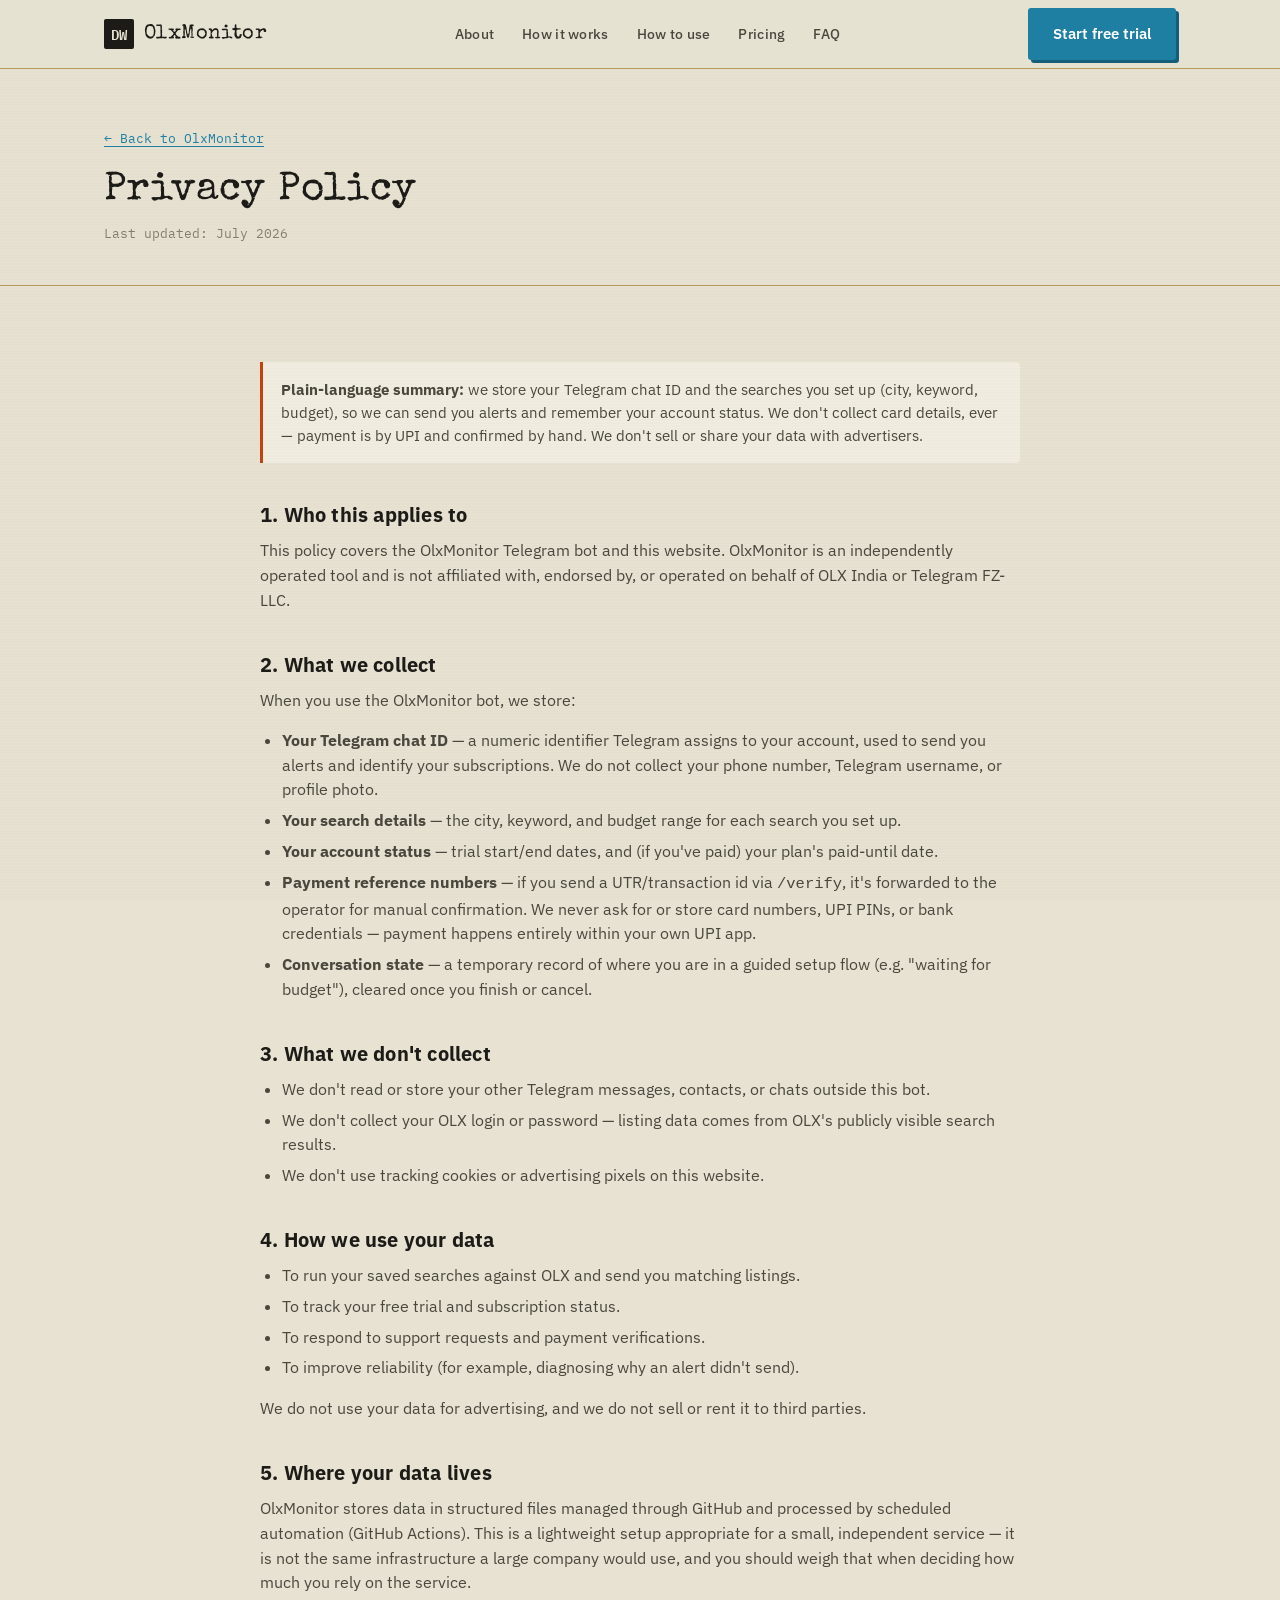
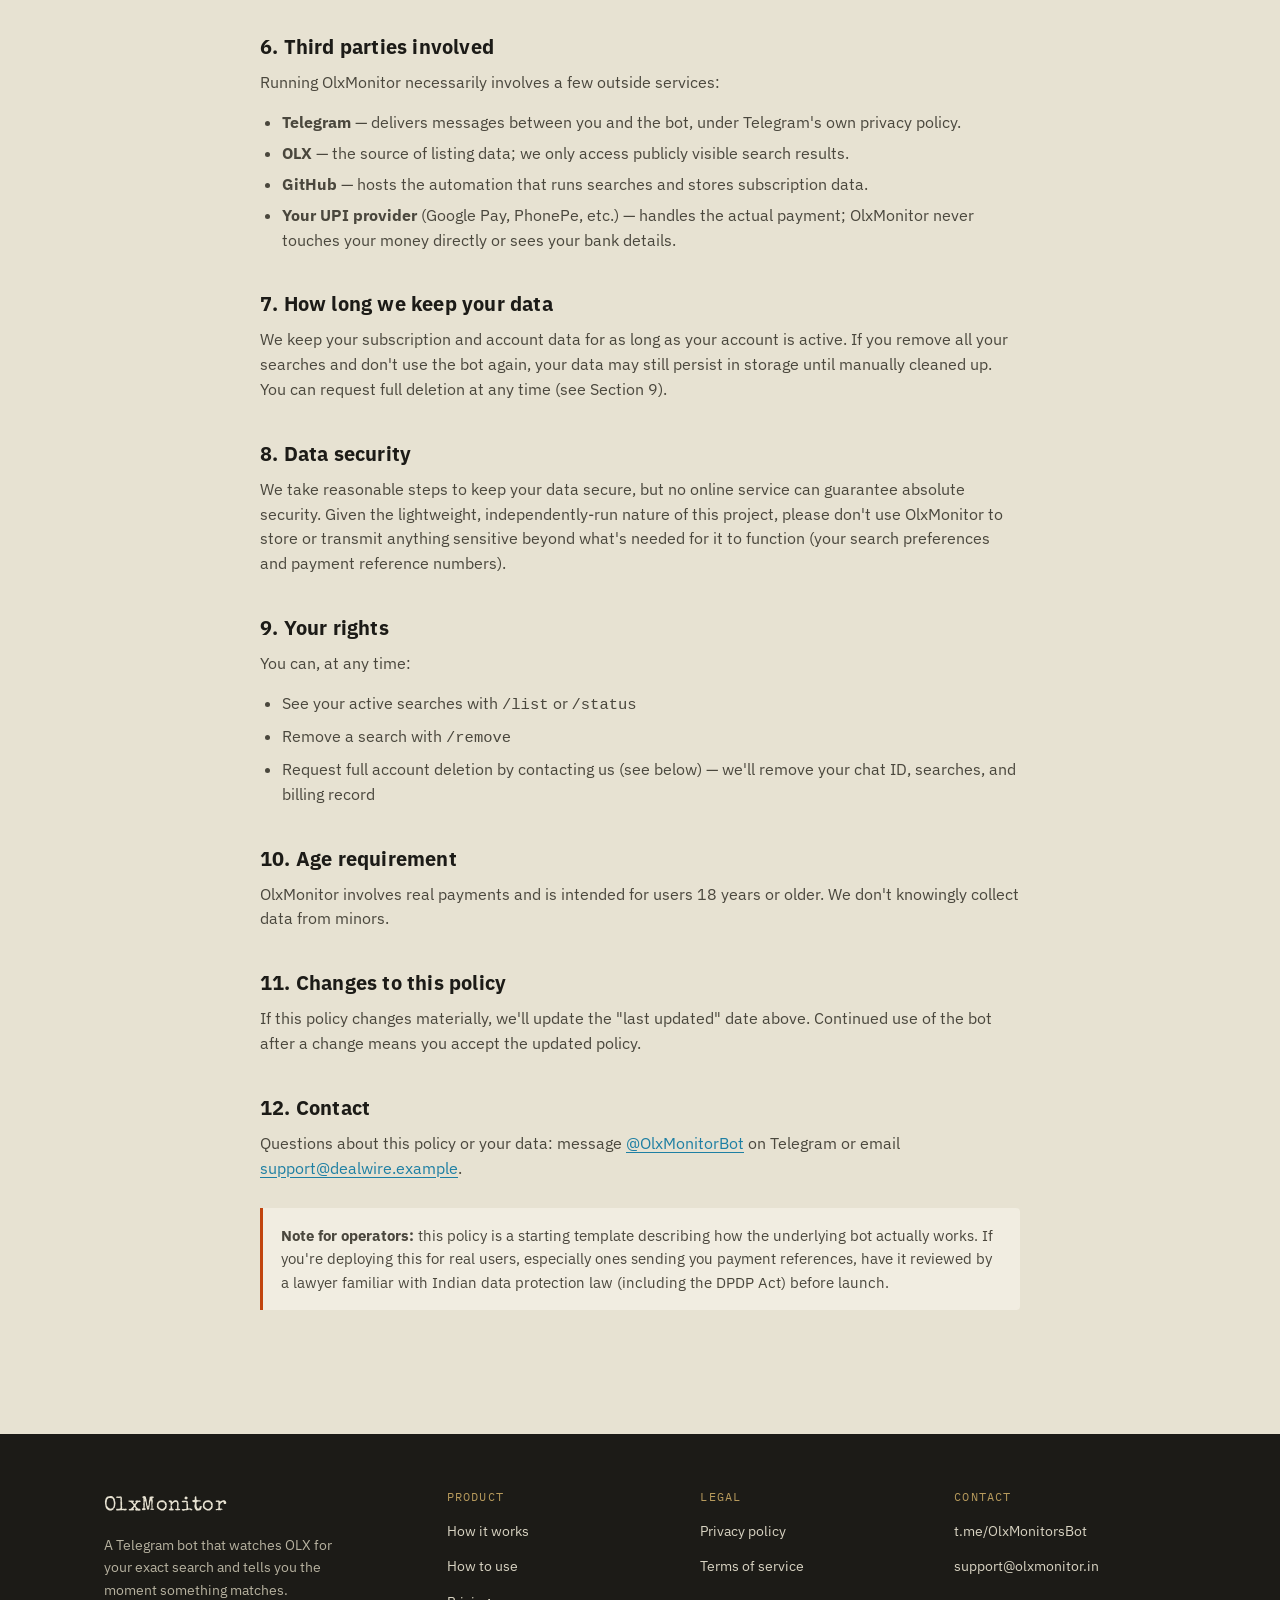
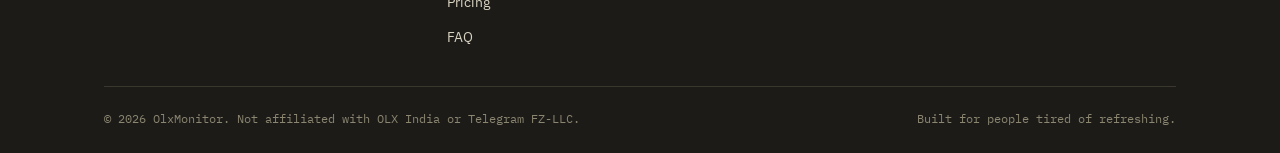
==== privacy.html @ 33c01294 "Initial Upload Via Web" ====
<!DOCTYPE html>
<html lang="en">
<head>
<meta charset="UTF-8">
<meta name="viewport" content="width=device-width, initial-scale=1.0">
<title>Privacy Policy — OlxMonitor</title>
<meta name="description" content="How OlxMonitor collects, stores, and uses your data.">
<link rel="stylesheet" href="style.css">
</head>
<body>

<header class="site-header">
  <div class="wrap">
    <a href="index.html" class="logo">
      <span class="logo-mark">DW</span>
      <span class="logo-word">OlxMonitor</span>
    </a>
    <nav aria-label="Primary">
      <ul class="nav-links">
        <li><a href="index.html#about">About</a></li>
        <li><a href="index.html#how-it-works">How it works</a></li>
        <li><a href="index.html#how-to-use">How to use</a></li>
        <li><a href="index.html#pricing">Pricing</a></li>
        <li><a href="index.html#faq">FAQ</a></li>
      </ul>
    </nav>
    <div class="nav-right">
      <a href="index.html#pricing" class="btn btn-primary">Start free trial</a>
      <button class="nav-toggle" aria-label="Toggle menu" aria-expanded="false">
        <span></span>
      </button>
    </div>
  </div>
</header>

<section class="legal-hero">
  <div class="wrap">
    <a href="index.html" class="back-link">← Back to OlxMonitor</a>
    <h1>Privacy Policy</h1>
    <div class="legal-updated">Last updated: July 2026</div>
  </div>
</section>

<section class="legal-body">

  <div class="legal-note">
    <p><strong>Plain-language summary:</strong> we store your Telegram chat ID and the searches you set up (city, keyword, budget), so we can send you alerts and remember your account status. We don't collect card details, ever — payment is by UPI and confirmed by hand. We don't sell or share your data with advertisers.</p>
  </div>

  <h2>1. Who this applies to</h2>
  <p>
    This policy covers the OlxMonitor Telegram bot and this website. OlxMonitor
    is an independently operated tool and is not affiliated with, endorsed
    by, or operated on behalf of OLX India or Telegram FZ-LLC.
  </p>

  <h2>2. What we collect</h2>
  <p>When you use the OlxMonitor bot, we store:</p>
  <ul>
    <li><strong>Your Telegram chat ID</strong> — a numeric identifier Telegram assigns to your account, used to send you alerts and identify your subscriptions. We do not collect your phone number, Telegram username, or profile photo.</li>
    <li><strong>Your search details</strong> — the city, keyword, and budget range for each search you set up.</li>
    <li><strong>Your account status</strong> — trial start/end dates, and (if you've paid) your plan's paid-until date.</li>
    <li><strong>Payment reference numbers</strong> — if you send a UTR/transaction id via <code>/verify</code>, it's forwarded to the operator for manual confirmation. We never ask for or store card numbers, UPI PINs, or bank credentials — payment happens entirely within your own UPI app.</li>
    <li><strong>Conversation state</strong> — a temporary record of where you are in a guided setup flow (e.g. "waiting for budget"), cleared once you finish or cancel.</li>
  </ul>

  <h2>3. What we don't collect</h2>
  <ul>
    <li>We don't read or store your other Telegram messages, contacts, or chats outside this bot.</li>
    <li>We don't collect your OLX login or password — listing data comes from OLX's publicly visible search results.</li>
    <li>We don't use tracking cookies or advertising pixels on this website.</li>
  </ul>

  <h2>4. How we use your data</h2>
  <ul>
    <li>To run your saved searches against OLX and send you matching listings.</li>
    <li>To track your free trial and subscription status.</li>
    <li>To respond to support requests and payment verifications.</li>
    <li>To improve reliability (for example, diagnosing why an alert didn't send).</li>
  </ul>
  <p>We do not use your data for advertising, and we do not sell or rent it to third parties.</p>

  <h2>5. Where your data lives</h2>
  <p>
    OlxMonitor stores data in structured files managed through GitHub and
    processed by scheduled automation (GitHub Actions). This is a
    lightweight setup appropriate for a small, independent service — it
    is not the same infrastructure a large company would use, and you
    should weigh that when deciding how much you rely on the service.
  </p>

  <h2>6. Third parties involved</h2>
  <p>Running OlxMonitor necessarily involves a few outside services:</p>
  <ul>
    <li><strong>Telegram</strong> — delivers messages between you and the bot, under Telegram's own privacy policy.</li>
    <li><strong>OLX</strong> — the source of listing data; we only access publicly visible search results.</li>
    <li><strong>GitHub</strong> — hosts the automation that runs searches and stores subscription data.</li>
    <li><strong>Your UPI provider</strong> (Google Pay, PhonePe, etc.) — handles the actual payment; OlxMonitor never touches your money directly or sees your bank details.</li>
  </ul>

  <h2>7. How long we keep your data</h2>
  <p>
    We keep your subscription and account data for as long as your
    account is active. If you remove all your searches and don't use the
    bot again, your data may still persist in storage until manually
    cleaned up. You can request full deletion at any time (see Section 9).
  </p>

  <h2>8. Data security</h2>
  <p>
    We take reasonable steps to keep your data secure, but no online
    service can guarantee absolute security. Given the lightweight,
    independently-run nature of this project, please don't use OlxMonitor
    to store or transmit anything sensitive beyond what's needed for it
    to function (your search preferences and payment reference numbers).
  </p>

  <h2>9. Your rights</h2>
  <p>You can, at any time:</p>
  <ul>
    <li>See your active searches with <code>/list</code> or <code>/status</code></li>
    <li>Remove a search with <code>/remove</code></li>
    <li>Request full account deletion by contacting us (see below) — we'll remove your chat ID, searches, and billing record</li>
  </ul>

  <h2>10. Age requirement</h2>
  <p>
    OlxMonitor involves real payments and is intended for users 18 years
    or older. We don't knowingly collect data from minors.
  </p>

  <h2>11. Changes to this policy</h2>
  <p>
    If this policy changes materially, we'll update the "last updated"
    date above. Continued use of the bot after a change means you accept
    the updated policy.
  </p>

  <h2>12. Contact</h2>
  <p>
    Questions about this policy or your data: message
    <a href="https://t.me/OlxMonitorBot">@OlxMonitorBot</a> on Telegram or
    email <a href="mailto:support@dealwire.example">support@dealwire.example</a>.
  </p>

  <div class="legal-note">
    <p><strong>Note for operators:</strong> this policy is a starting template describing how the underlying bot actually works. If you're deploying this for real users, especially ones sending you payment references, have it reviewed by a lawyer familiar with Indian data protection law (including the DPDP Act) before launch.</p>
  </div>

</section>

<footer class="site-footer">
  <div class="wrap">
    <div class="footer-grid">
      <div class="footer-brand">
        <span class="logo-word">OlxMonitor</span>
        <p>A Telegram bot that watches OLX for your exact search and tells you the moment something matches.</p>
      </div>
      <div class="footer-col">
        <h4>Product</h4>
        <ul>
          <li><a href="index.html#how-it-works">How it works</a></li>
          <li><a href="index.html#how-to-use">How to use</a></li>
          <li><a href="index.html#pricing">Pricing</a></li>
          <li><a href="index.html#faq">FAQ</a></li>
        </ul>
      </div>
      <div class="footer-col">
        <h4>Legal</h4>
        <ul>
          <li><a href="privacy.html">Privacy policy</a></li>
          <li><a href="terms.html">Terms of service</a></li>
        </ul>
      </div>
      <div class="footer-col">
        <h4>Contact</h4>
        <ul>
          <li><a href="https://t.me/OlxMonitorsBot">t.me/OlxMonitorsBot</a></li>
          <li><a href="mailto:support@olxmonitor.in">support@olxmonitor.in</a></li>
        </ul>
      </div>
    </div>
    <div class="footer-bottom">
      <span>© 2026 OlxMonitor. Not affiliated with OLX India or Telegram FZ-LLC.</span>
      <span>Built for people tired of refreshing.</span>
    </div>
  </div>
</footer>

<script src="script.js"></script>
</body>
</html>
---- style.css ----
/* ============================================================
   DEALWIRE -- design tokens
   Concept: a telegraph dispatch desk for OLX deals. Paper, ink,
   brass, and a postal stamp red. Typewriter display face for
   headlines, a technical mono for prices/tickers/timestamps.
   ============================================================ */

@import url('https://fonts.googleapis.com/css2?family=Special+Elite&family=IBM+Plex+Sans:wght@400;500;600;700&family=IBM+Plex+Mono:wght@400;500;600&display=swap');

:root {
  --paper: #E7E2D2;
  --paper-panel: #F1EDE1;
  --paper-dark: #DBD5BF;
  --ink: #1C1B17;
  --ink-soft: #4A473D;
  --ink-faint: #837E6C;
  --stamp: #C1440E;
  --stamp-dark: #8F3208;
  --brass: #8C6A2F;
  --brass-light: #B79A5C;
  --wire: #1E7FA3;
  --wire-dark: #145E79;

  --font-display: 'Special Elite', 'Courier New', monospace;
  --font-body: 'IBM Plex Sans', -apple-system, BlinkMacSystemFont, 'Segoe UI', sans-serif;
  --font-mono: 'IBM Plex Mono', 'Courier New', monospace;

  --max-width: 1120px;
  --radius: 3px;
}

* { box-sizing: border-box; }

html { scroll-behavior: smooth; }

@media (prefers-reduced-motion: reduce) {
  html { scroll-behavior: auto; }
  *, *::before, *::after {
    animation-duration: 0.01ms !important;
    animation-iteration-count: 1 !important;
    transition-duration: 0.01ms !important;
    scroll-behavior: auto !important;
  }
}

body {
  margin: 0;
  background: var(--paper);
  color: var(--ink);
  font-family: var(--font-body);
  font-size: 16px;
  line-height: 1.6;
  -webkit-font-smoothing: antialiased;
}

/* Subtle paper grain -- restrained, not a heavy texture image */
body::before {
  content: "";
  position: fixed;
  inset: 0;
  pointer-events: none;
  z-index: 0;
  opacity: 0.035;
  background-image:
    repeating-linear-gradient(0deg, var(--ink) 0px, transparent 1px, transparent 2px, var(--ink) 3px);
  mix-blend-mode: multiply;
}

a { color: var(--wire); text-decoration-thickness: 1px; text-underline-offset: 3px; }
a:hover { color: var(--wire-dark); }

img, svg { display: block; max-width: 100%; }

.wrap {
  max-width: var(--max-width);
  margin: 0 auto;
  padding: 0 24px;
  position: relative;
  z-index: 1;
}

h1, h2, h3, h4 {
  font-family: var(--font-display);
  font-weight: 400;
  line-height: 1.15;
  margin: 0;
  color: var(--ink);
  letter-spacing: 0.01em;
}

p { margin: 0 0 1em; color: var(--ink-soft); }
p:last-child { margin-bottom: 0; }

.eyebrow {
  font-family: var(--font-mono);
  font-size: 12px;
  font-weight: 600;
  letter-spacing: 0.16em;
  text-transform: uppercase;
  color: var(--stamp);
  display: inline-flex;
  align-items: center;
  gap: 8px;
  margin-bottom: 14px;
}
.eyebrow::before {
  content: "";
  width: 16px;
  height: 1px;
  background: var(--stamp);
}

/* Buttons */
.btn {
  display: inline-flex;
  align-items: center;
  justify-content: center;
  gap: 8px;
  font-family: var(--font-body);
  font-weight: 600;
  font-size: 15px;
  padding: 13px 24px;
  border-radius: var(--radius);
  border: 1.5px solid transparent;
  cursor: pointer;
  text-decoration: none;
  transition: transform 0.15s ease, box-shadow 0.15s ease, background 0.15s ease;
}
.btn:focus-visible {
  outline: 2px solid var(--wire);
  outline-offset: 3px;
}
.btn-primary {
  background: var(--wire);
  color: #fff;
  box-shadow: 3px 3px 0 var(--wire-dark);
}
.btn-primary:hover {
  color: #fff;
  transform: translate(-1px, -1px);
  box-shadow: 4px 4px 0 var(--wire-dark);
}
.btn-primary:active {
  transform: translate(1px, 1px);
  box-shadow: 1px 1px 0 var(--wire-dark);
}
.btn-ghost {
  background: transparent;
  color: var(--ink);
  border-color: var(--ink);
}
.btn-ghost:hover {
  color: var(--ink);
  background: var(--ink);
  color: var(--paper);
}

/* Perforated divider -- ticket tear line between sections */
.tear {
  position: relative;
  height: 1px;
  background: none;
  border: none;
  border-top: 2px dashed var(--brass-light);
  margin: 0;
  opacity: 0.6;
}
.tear::before, .tear::after {
  content: "";
  position: absolute;
  top: -8px;
  width: 16px;
  height: 16px;
  border-radius: 50%;
  background: var(--paper);
}
.tear::before { left: -8px; }
.tear::after { right: -8px; }

/* ============================================================
   HEADER
   ============================================================ */
.site-header {
  position: sticky;
  top: 0;
  z-index: 50;
  background: rgba(231, 226, 210, 0.92);
  backdrop-filter: blur(6px);
  border-bottom: 1px solid var(--brass-light);
}
.site-header .wrap {
  display: flex;
  align-items: center;
  justify-content: space-between;
  height: 68px;
}
.logo {
  display: flex;
  align-items: center;
  gap: 10px;
  text-decoration: none;
  color: var(--ink);
}
.logo-mark {
  width: 30px;
  height: 30px;
  background: var(--ink);
  color: var(--paper);
  display: flex;
  align-items: center;
  justify-content: center;
  font-family: var(--font-mono);
  font-weight: 600;
  font-size: 14px;
  border-radius: 2px;
  flex-shrink: 0;
}
.logo-word {
  font-family: var(--font-display);
  font-size: 20px;
  letter-spacing: 0.02em;
}

.nav-links {
  display: flex;
  align-items: center;
  gap: 28px;
  list-style: none;
  margin: 0;
  padding: 0;
}
.nav-links a {
  color: var(--ink-soft);
  text-decoration: none;
  font-size: 14px;
  font-weight: 500;
  letter-spacing: 0.02em;
}
.nav-links a:hover { color: var(--ink); }

.nav-right {
  display: flex;
  align-items: center;
  gap: 20px;
}

.nav-toggle {
  display: none;
  background: none;
  border: 1.5px solid var(--ink);
  border-radius: var(--radius);
  width: 40px;
  height: 40px;
  align-items: center;
  justify-content: center;
  cursor: pointer;
}
.nav-toggle span, .nav-toggle span::before, .nav-toggle span::after {
  content: "";
  display: block;
  width: 18px;
  height: 2px;
  background: var(--ink);
  position: relative;
}
.nav-toggle span::before { position: absolute; top: -6px; }
.nav-toggle span::after { position: absolute; top: 6px; }

/* ============================================================
   HERO
   ============================================================ */
.hero {
  padding: 76px 0 64px;
  position: relative;
  overflow: hidden;
}
.hero .wrap {
  display: grid;
  grid-template-columns: 1.05fr 0.95fr;
  gap: 56px;
  align-items: center;
}
.hero-dispatch-label {
  font-family: var(--font-mono);
  font-size: 11px;
  letter-spacing: 0.14em;
  color: var(--ink-faint);
  text-transform: uppercase;
  margin-bottom: 10px;
}
.hero h1 {
  font-size: clamp(34px, 4.6vw, 54px);
  margin-bottom: 20px;
}
.hero h1 em {
  font-style: normal;
  color: var(--stamp);
}
.hero-sub {
  font-size: 18px;
  max-width: 46ch;
  margin-bottom: 30px;
}
.hero-ctas {
  display: flex;
  flex-wrap: wrap;
  gap: 14px;
  align-items: center;
  margin-bottom: 18px;
}
.hero-fineprint {
  font-family: var(--font-mono);
  font-size: 12.5px;
  color: var(--ink-faint);
}
.hero-fineprint strong { color: var(--ink-soft); }

/* --- Signature element: the live dispatch ticker --- */
.ticker-frame {
  background: var(--ink);
  border-radius: 6px;
  padding: 18px;
  box-shadow: 6px 6px 0 var(--brass-light);
  position: relative;
}
.ticker-frame::before {
  content: "LIVE DISPATCH";
  position: absolute;
  top: -11px;
  left: 18px;
  background: var(--stamp);
  color: #fff;
  font-family: var(--font-mono);
  font-size: 10px;
  font-weight: 600;
  letter-spacing: 0.12em;
  padding: 3px 9px;
  border-radius: 2px;
}
.ticker-viewport {
  height: 340px;
  overflow: hidden;
  position: relative;
  mask-image: linear-gradient(to bottom, transparent 0, black 24px, black calc(100% - 24px), transparent 100%);
}
.ticker-track {
  display: flex;
  flex-direction: column;
  gap: 10px;
  animation: scroll-up 22s linear infinite;
}
@keyframes scroll-up {
  from { transform: translateY(0); }
  to { transform: translateY(-50%); }
}
.ticker-frame:hover .ticker-track,
.ticker-track:focus-within {
  animation-play-state: paused;
}
.dispatch-card {
  background: var(--paper-panel);
  border-radius: 4px;
  padding: 12px 14px;
  position: relative;
  border: 1px solid var(--paper-dark);
}
.dispatch-card.is-new {
  border-color: var(--stamp);
}
.dispatch-card.is-new::after {
  content: "NEW";
  position: absolute;
  top: -9px;
  right: 10px;
  background: var(--stamp);
  color: #fff;
  font-family: var(--font-mono);
  font-size: 9px;
  font-weight: 600;
  letter-spacing: 0.1em;
  padding: 2px 7px;
  border-radius: 2px;
  transform: rotate(-3deg);
}
.dispatch-title {
  font-weight: 600;
  font-size: 14px;
  color: var(--ink);
  margin-bottom: 3px;
}
.dispatch-meta {
  display: flex;
  justify-content: space-between;
  align-items: baseline;
  font-family: var(--font-mono);
  font-size: 12px;
  color: var(--ink-faint);
}
.dispatch-price {
  font-family: var(--font-mono);
  font-weight: 600;
  color: var(--wire-dark);
}

/* ============================================================
   SECTION shell
   ============================================================ */
.section {
  padding: 88px 0;
}
.section-head {
  max-width: 640px;
  margin-bottom: 48px;
}
.section-head h2 {
  font-size: clamp(26px, 3.2vw, 36px);
  margin-bottom: 14px;
}
.section-head p { font-size: 16.5px; }
.section-alt { background: var(--paper-panel); }

/* ============================================================
   ABOUT
   ============================================================ */
.about-grid {
  display: grid;
  grid-template-columns: 1fr 1fr;
  gap: 40px;
  align-items: start;
}
.about-copy p { font-size: 16.5px; margin-bottom: 1.1em; }
.compare-stack {
  display: flex;
  flex-direction: column;
  gap: 14px;
}
.compare-card {
  background: var(--paper-panel);
  border: 1px solid var(--paper-dark);
  border-radius: 4px;
  padding: 18px 20px;
}
.compare-card.is-after {
  background: var(--ink);
  border-color: var(--ink);
}
.compare-label {
  font-family: var(--font-mono);
  font-size: 11px;
  letter-spacing: 0.12em;
  text-transform: uppercase;
  color: var(--stamp);
  margin-bottom: 8px;
  display: block;
}
.compare-card.is-after .compare-label { color: #E8A87C; }
.compare-card p { color: var(--ink-soft); font-size: 15px; margin: 0; }
.compare-card.is-after p { color: var(--paper); }

/* ============================================================
   HOW IT WORKS -- numbered wire sequence
   ============================================================ */
.wire-steps {
  display: grid;
  grid-template-columns: repeat(4, 1fr);
  gap: 0;
  position: relative;
}
.wire-steps::before {
  content: "";
  position: absolute;
  top: 22px;
  left: 6%;
  right: 6%;
  height: 2px;
  background: repeating-linear-gradient(90deg, var(--brass) 0, var(--brass) 6px, transparent 6px, transparent 12px);
}
.wire-step {
  position: relative;
  padding: 0 16px;
  text-align: left;
}
.wire-step-num {
  width: 44px;
  height: 44px;
  border-radius: 50%;
  background: var(--paper);
  border: 2px solid var(--brass);
  color: var(--brass);
  font-family: var(--font-mono);
  font-weight: 600;
  font-size: 15px;
  display: flex;
  align-items: center;
  justify-content: center;
  position: relative;
  z-index: 1;
  margin-bottom: 18px;
}
.wire-step h3 {
  font-size: 17px;
  font-family: var(--font-body);
  font-weight: 700;
  margin-bottom: 8px;
}
.wire-step p { font-size: 14.5px; }

/* ============================================================
   HOW TO USE -- ticket cards
   ============================================================ */
.ticket-row {
  display: grid;
  grid-template-columns: repeat(3, 1fr);
  gap: 24px;
}
.ticket {
  background: var(--paper-panel);
  border: 1.5px dashed var(--brass-light);
  border-radius: 6px;
  padding: 24px 22px;
  position: relative;
}
.ticket-num {
  font-family: var(--font-mono);
  font-size: 11px;
  letter-spacing: 0.12em;
  color: var(--brass);
  text-transform: uppercase;
  margin-bottom: 10px;
}
.ticket h3 {
  font-family: var(--font-body);
  font-size: 18px;
  font-weight: 700;
  margin-bottom: 8px;
}
.ticket p { font-size: 14.5px; margin-bottom: 14px; }
.bubble {
  background: var(--ink);
  color: var(--paper);
  font-family: var(--font-mono);
  font-size: 12.5px;
  padding: 10px 12px;
  border-radius: 4px;
  line-height: 1.55;
  word-break: break-word;
}
.bubble .tag { color: #8FD1EE; }
.bubble .val { color: #F2C879; }

/* ============================================================
   PRICING -- the price tag
   ============================================================ */
.pricing-wrap {
  display: flex;
  justify-content: center;
}
.price-tag {
  background: var(--paper-panel);
  border: 1.5px solid var(--ink);
  border-radius: 8px;
  max-width: 420px;
  width: 100%;
  padding: 36px 34px;
  position: relative;
  box-shadow: 7px 7px 0 var(--stamp);
}
.price-tag::before {
  content: "";
  position: absolute;
  top: 32px;
  left: -13px;
  width: 24px;
  height: 24px;
  background: var(--paper);
  border: 1.5px solid var(--ink);
  border-radius: 50%;
}
.price-trial {
  font-family: var(--font-mono);
  font-size: 13px;
  color: var(--wire-dark);
  font-weight: 600;
  letter-spacing: 0.04em;
  margin-bottom: 6px;
}
.price-amount {
  font-family: var(--font-display);
  font-size: 46px;
  color: var(--ink);
  margin-bottom: 2px;
}
.price-amount span {
  font-family: var(--font-mono);
  font-size: 16px;
  color: var(--ink-faint);
  font-weight: 400;
}
.price-then {
  font-family: var(--font-mono);
  font-size: 13px;
  color: var(--ink-faint);
  margin-bottom: 22px;
}
.price-list {
  list-style: none;
  margin: 0 0 26px;
  padding: 0;
  display: flex;
  flex-direction: column;
  gap: 11px;
}
.price-list li {
  display: flex;
  gap: 10px;
  font-size: 14.5px;
  color: var(--ink-soft);
}
.price-list li::before {
  content: "\2713";
  color: var(--wire-dark);
  font-weight: 700;
  flex-shrink: 0;
}
.price-tag .btn { width: 100%; }
.price-note {
  font-size: 12.5px;
  color: var(--ink-faint);
  text-align: center;
  margin-top: 14px;
}

/* ============================================================
   FAQ
   ============================================================ */
.faq-list {
  max-width: 760px;
  margin: 0 auto;
  display: flex;
  flex-direction: column;
}
.faq-item {
  border-bottom: 1px dashed var(--brass-light);
  padding: 20px 0;
}
.faq-item:first-child { border-top: 1px dashed var(--brass-light); }
.faq-item summary {
  cursor: pointer;
  font-family: var(--font-body);
  font-weight: 600;
  font-size: 16px;
  color: var(--ink);
  list-style: none;
  display: flex;
  justify-content: space-between;
  align-items: center;
  gap: 16px;
}
.faq-item summary::-webkit-details-marker { display: none; }
.faq-item summary::after {
  content: "+";
  font-family: var(--font-mono);
  font-size: 20px;
  color: var(--stamp);
  flex-shrink: 0;
  transition: transform 0.2s ease;
}
.faq-item[open] summary::after { transform: rotate(45deg); }
.faq-item summary:focus-visible { outline: 2px solid var(--wire); outline-offset: 4px; }
.faq-answer {
  padding-top: 12px;
  font-size: 14.5px;
  max-width: 66ch;
}

/* ============================================================
   CTA band
   ============================================================ */
.cta-band {
  background: var(--ink);
  padding: 64px 0;
  text-align: center;
}
.cta-band h2 {
  color: var(--paper);
  font-size: clamp(24px, 3vw, 32px);
  margin-bottom: 14px;
}
.cta-band p {
  color: #C9C4B3;
  max-width: 46ch;
  margin: 0 auto 26px;
}

/* ============================================================
   FOOTER
   ============================================================ */
.site-footer {
  background: var(--ink);
  color: var(--paper);
  padding: 56px 0 28px;
}
.footer-grid {
  display: grid;
  grid-template-columns: 1.4fr 1fr 1fr 1fr;
  gap: 32px;
  padding-bottom: 36px;
}
.footer-brand .logo-word { color: var(--paper); }
.footer-brand p {
  color: #B7B2A0;
  font-size: 14px;
  margin-top: 12px;
  max-width: 30ch;
}
.footer-col h4 {
  font-family: var(--font-mono);
  font-size: 12px;
  letter-spacing: 0.1em;
  text-transform: uppercase;
  color: var(--brass-light);
  margin-bottom: 14px;
}
.footer-col ul {
  list-style: none;
  margin: 0;
  padding: 0;
  display: flex;
  flex-direction: column;
  gap: 10px;
}
.footer-col a {
  color: #D8D3C2;
  text-decoration: none;
  font-size: 14px;
}
.footer-col a:hover { color: #fff; }
.footer-bottom {
  border-top: 1px solid #3A382E;
  padding-top: 22px;
  display: flex;
  justify-content: space-between;
  align-items: center;
  flex-wrap: wrap;
  gap: 12px;
  font-family: var(--font-mono);
  font-size: 12px;
  color: #8B8672;
}

/* ============================================================
   LEGAL PAGES (privacy / terms)
   ============================================================ */
.legal-hero {
  padding: 56px 0 40px;
  border-bottom: 1px solid var(--brass-light);
}
.legal-hero h1 { font-size: clamp(28px, 4vw, 40px); margin-bottom: 10px; }
.legal-updated {
  font-family: var(--font-mono);
  font-size: 13px;
  color: var(--ink-faint);
}
.legal-body {
  padding: 48px 0 96px;
  max-width: 760px;
  margin: 0 auto;
}
.legal-body h2 {
  font-family: var(--font-body);
  font-size: 20px;
  font-weight: 700;
  margin: 40px 0 12px;
}
.legal-body h2:first-child { margin-top: 0; }
.legal-body p, .legal-body li {
  font-size: 15.5px;
  color: var(--ink-soft);
}
.legal-body ul, .legal-body ol {
  margin: 0 0 1em;
  padding-left: 22px;
}
.legal-body li { margin-bottom: 6px; }
.legal-note {
  background: var(--paper-panel);
  border-left: 3px solid var(--stamp);
  padding: 16px 18px;
  border-radius: 0 4px 4px 0;
  margin: 28px 0;
}
.legal-note p { color: var(--ink-soft); font-size: 14.5px; margin: 0; }
.back-link {
  display: inline-flex;
  align-items: center;
  gap: 6px;
  font-family: var(--font-mono);
  font-size: 13px;
  margin-bottom: 18px;
}

/* ============================================================
   RESPONSIVE
   ============================================================ */
@media (max-width: 900px) {
  .hero .wrap { grid-template-columns: 1fr; }
  .ticker-viewport { height: 280px; }
  .about-grid { grid-template-columns: 1fr; }
  .wire-steps { grid-template-columns: 1fr 1fr; row-gap: 40px; }
  .wire-steps::before { display: none; }
  .ticket-row { grid-template-columns: 1fr; }
  .footer-grid { grid-template-columns: 1fr 1fr; }
}

@media (max-width: 680px) {
  .nav-links, .nav-right .btn-ghost { display: none; }
  .nav-toggle { display: flex; }
  .site-header.is-open .nav-links {
    display: flex;
    flex-direction: column;
    position: absolute;
    top: 68px;
    left: 0;
    right: 0;
    background: var(--paper);
    border-bottom: 1px solid var(--brass-light);
    padding: 20px 24px;
    gap: 16px;
  }
  .wire-steps { grid-template-columns: 1fr; }
  .footer-grid { grid-template-columns: 1fr 1fr; }
  .price-tag { padding: 28px 22px; }
}
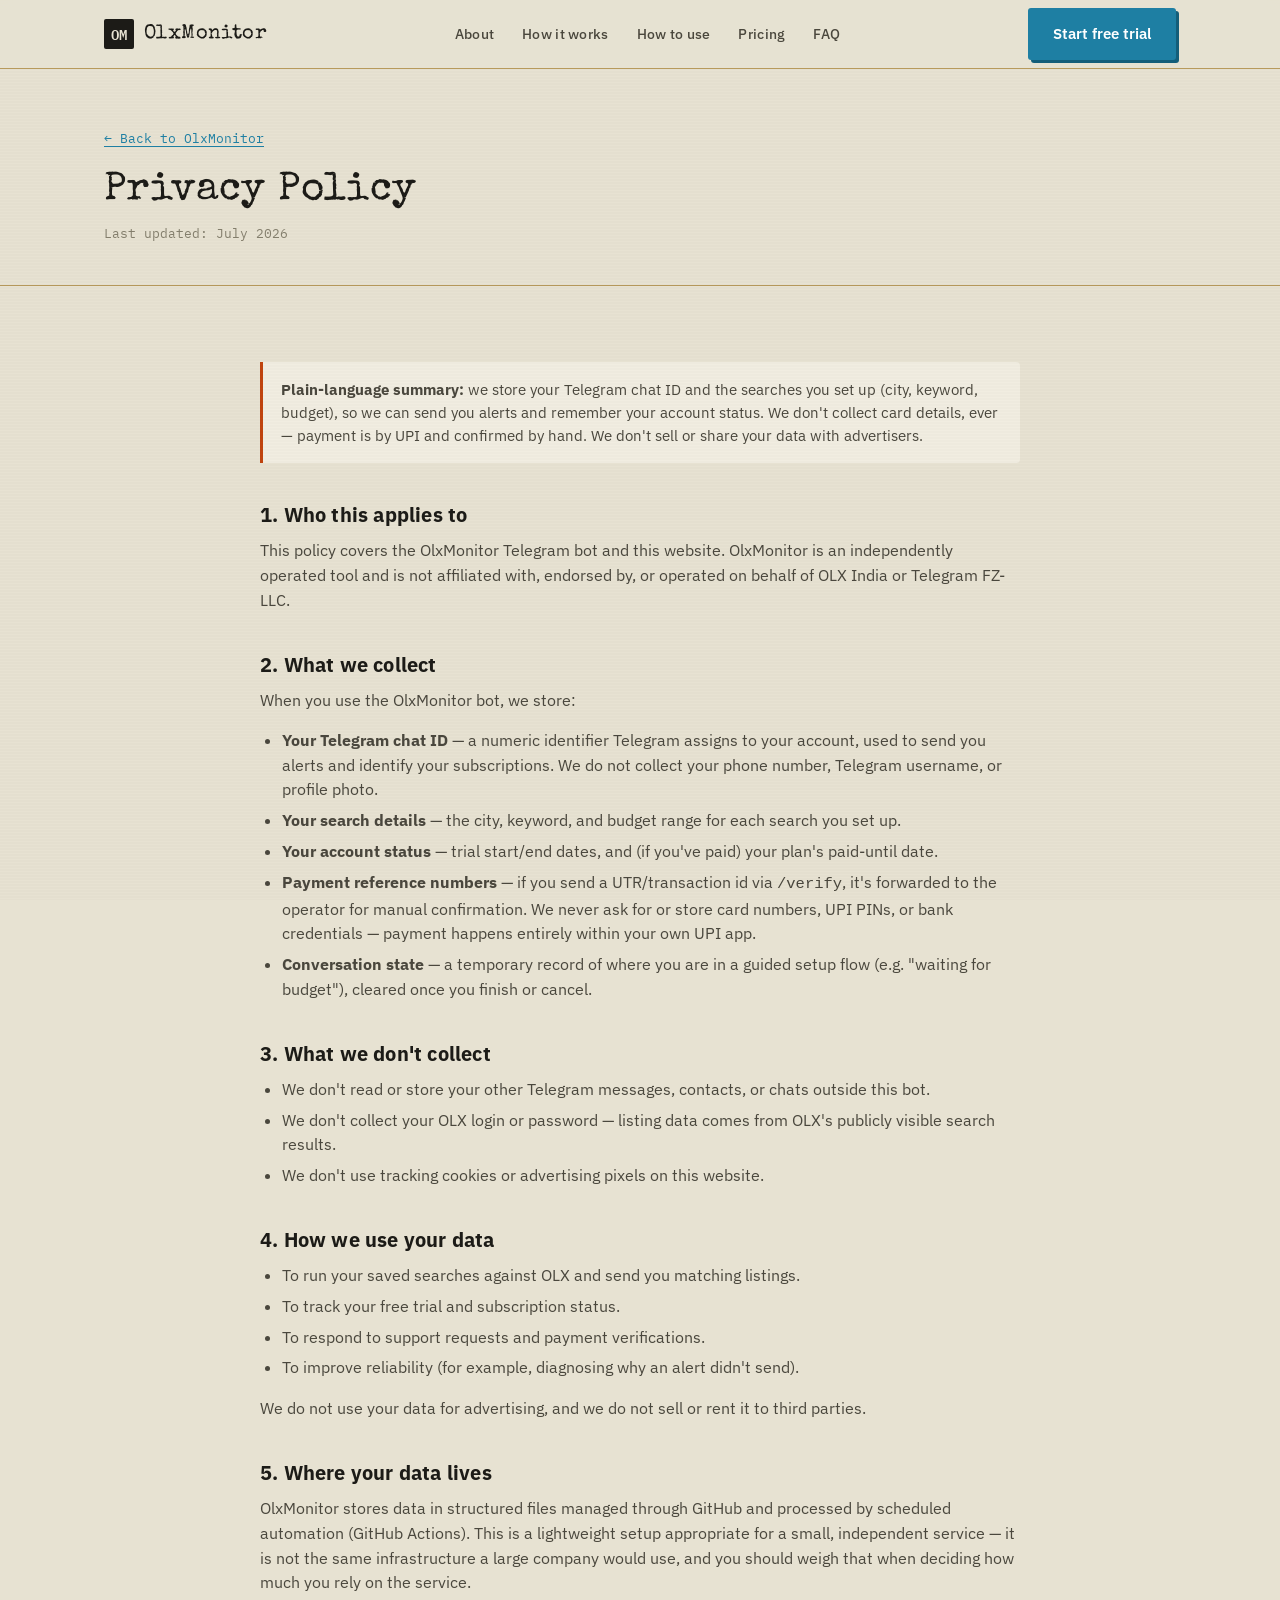
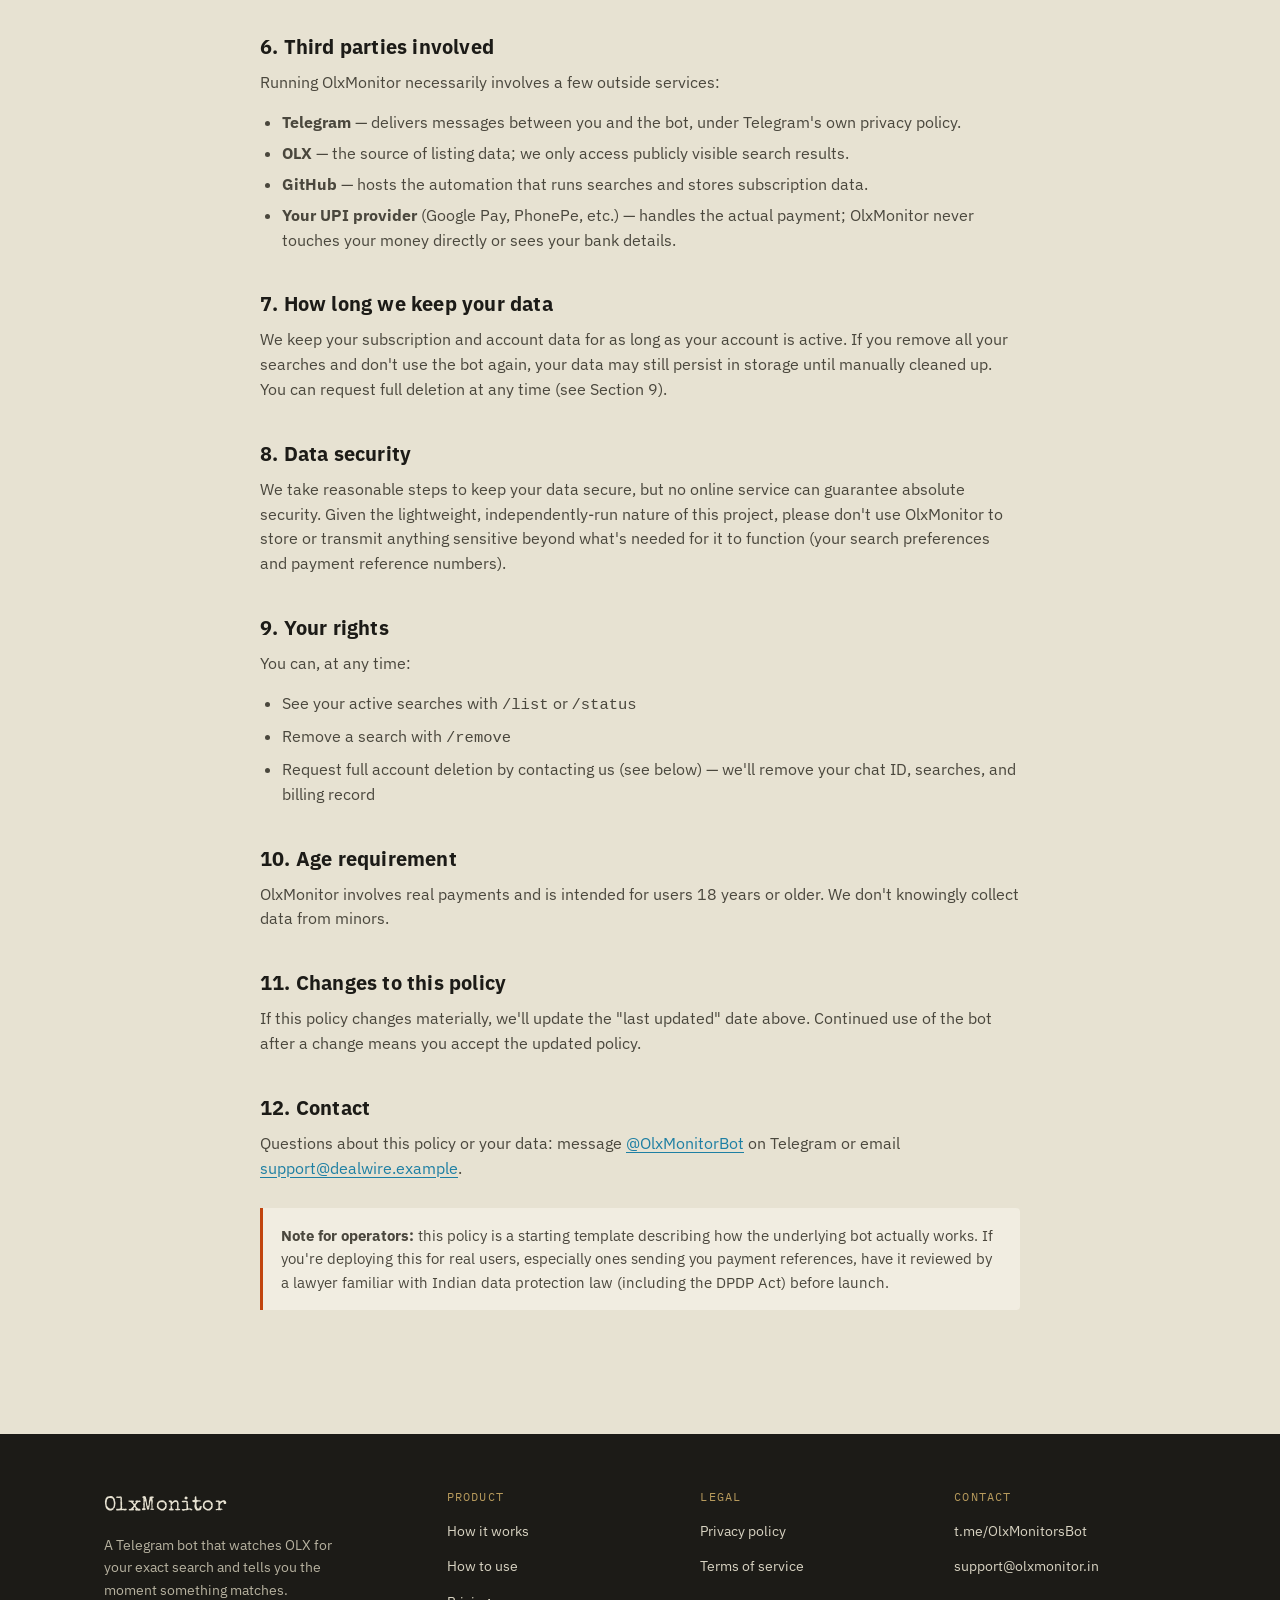
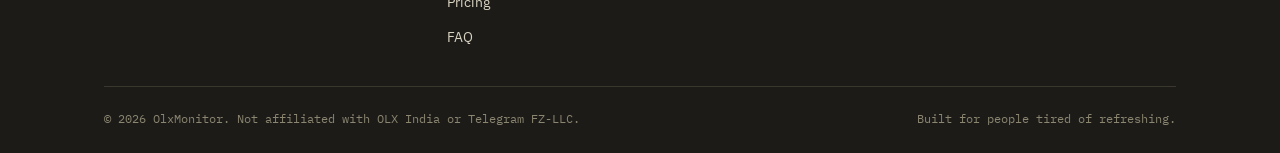
==== commit 2a71618f: "Update privacy.html" ====
--- a/privacy.html
+++ b/privacy.html
@@ -12,7 +12,7 @@
 <header class="site-header">
   <div class="wrap">
     <a href="index.html" class="logo">
-      <span class="logo-mark">DW</span>
+      <span class="logo-mark">OM</span>
       <span class="logo-word">OlxMonitor</span>
     </a>
     <nav aria-label="Primary">
@@ -25,7 +25,7 @@
       </ul>
     </nav>
     <div class="nav-right">
-      <a href="index.html#pricing" class="btn btn-primary">Start free trial</a>
+      <a href="https://telegram.me/olxmonitorsbot" class="btn btn-primary">Start free trial</a>
       <button class="nav-toggle" aria-label="Toggle menu" aria-expanded="false">
         <span></span>
       </button>
